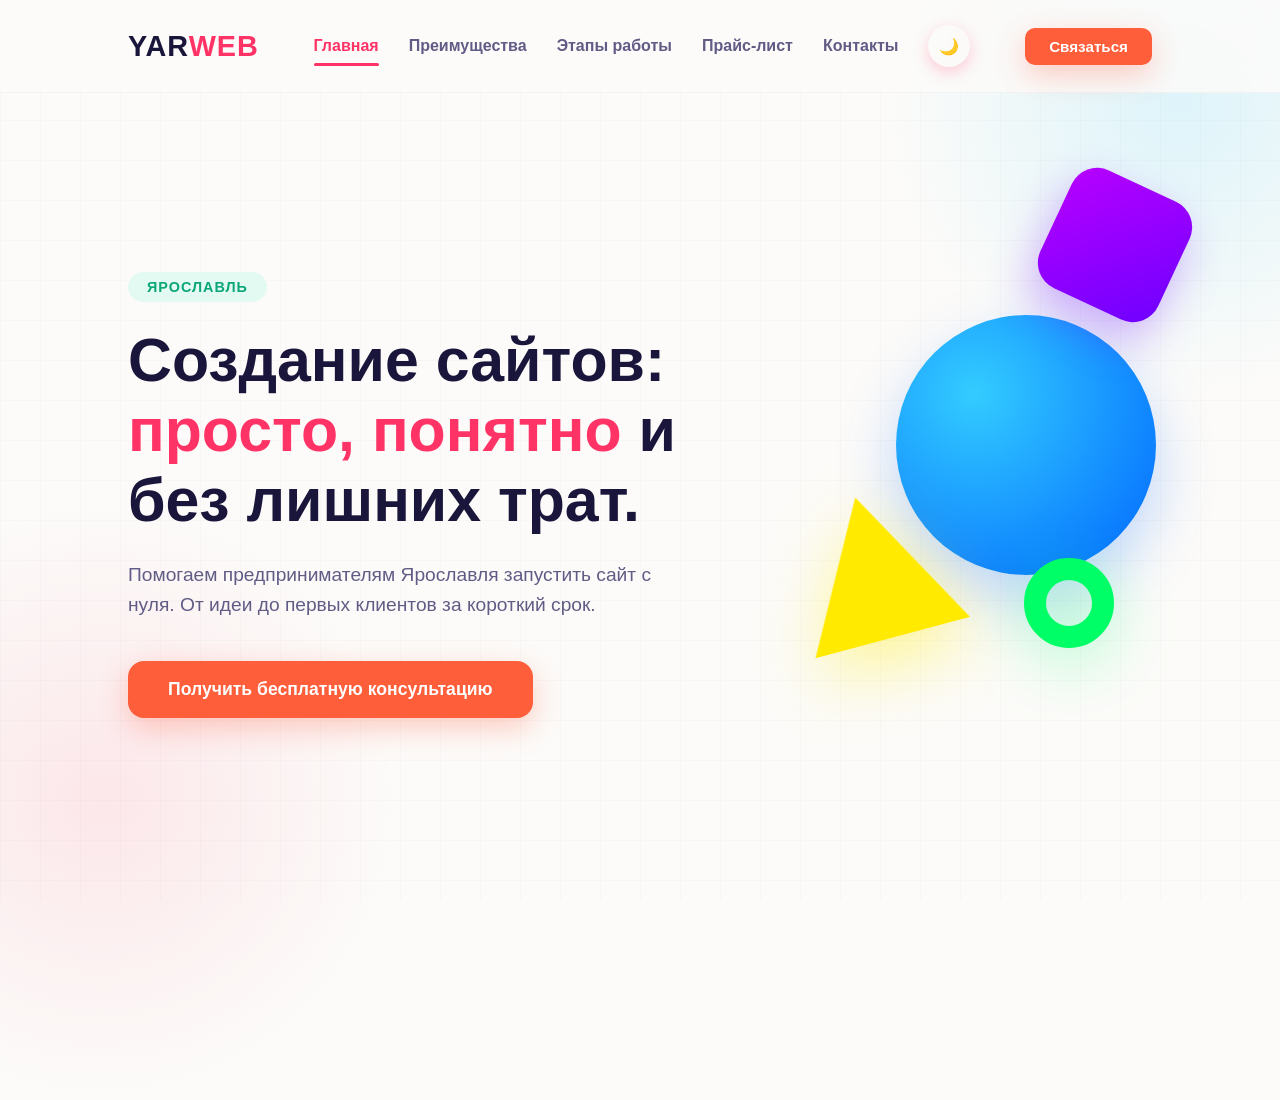
==== index.html @ 68ff603d "Add files via upload" ====
<!DOCTYPE html>
<html lang="ru">
<head>
    <meta charset="UTF-8">
    <meta name="viewport" content="width=device-width, initial-scale=1.0">
    <title>YARWEB — Создание сайтов в Ярославле</title>
    <style>
        /* ЦВЕТОВЫЕ ПЕРЕМЕННЫЕ ДЛЯ СВЕТЛОЙ ТЕМЫ (ПО УМОЛЧАНИЮ) */
        :root {
            --bg-color: #fcfbf9;
            --text-main: #1a153a;
            --text-muted: #615c85;
            --card-bg: #ffffff;
            --card-border: rgba(26, 21, 58, 0.03);
            --header-bg: rgba(252, 251, 249, 0.85);
            --grid-opacity: 0.02;
            --price-btn-bg: #f4f3f0;
        }

        /* ЦВЕТОВЫЕ ПЕРЕМЕННЫЕ ДЛЯ ТЕМНОЙ ТЕМЫ */
        body.dark-theme {
            --bg-color: #0b0819;
            --text-main: #fcfbf9; 
            --text-muted: #9fa8da; 
            --card-bg: #131026; 
            --card-border: rgba(255, 255, 255, 0.05);
            --header-bg: rgba(11, 8, 25, 0.85);
            --grid-opacity: 0.04;
            --price-btn-bg: #1c1836;
        }

        /* БАЗОВЫЕ НАСТРОЙКИ И ОБНУЛЕНИЕ */
        * {
            margin: 0;
            padding: 0;
            box-sizing: border-box;
            font-family: 'Segoe UI', Roboto, Helvetica, Arial, sans-serif;
            transition: background-color 0.3s ease, color 0.3s ease, border-color 0.3s ease, box-shadow 0.3s ease;
        }

        body {
            background-color: var(--bg-color);
            color: var(--text-main);
            height: 100vh;
            width: 100vw;
            overflow: hidden; 
            position: relative;
        }

        .global-shape {
            position: absolute;
            z-index: 1;
            pointer-events: none;
            transition: all 0.8s cubic-bezier(0.25, 1, 0.5, 1) !important;
        }

        /* ДИЗАЙНЕРСКАЯ СЕТКА И БЛИКИ НА ФОНЕ */
        .bg-grid {
            position: absolute;
            top: 0; left: 0; width: 100%; height: 100%;
            background-image: 
                linear-gradient(rgba(26, 21, 58, var(--grid-opacity)) 1px, transparent 1px),
                linear-gradient(90deg, rgba(26, 21, 58, var(--grid-opacity)) 1px, transparent 1px);
            background-size: 40px 40px;
            z-index: 0;
            pointer-events: none;
        }

        .bg-glow-1 {
            position: absolute;
            top: -200px; right: -200px; width: 600px; height: 600px;
            background: radial-gradient(circle, rgba(51, 204, 255, 0.15) 0%, transparent 70%);
            z-index: 0;
            pointer-events: none;
        }

        .bg-glow-2 {
            position: absolute;
            bottom: -200px; left: -200px; width: 600px; height: 600px;
            background: radial-gradient(circle, rgba(255, 51, 102, 0.1) 0%, transparent 70%);
            z-index: 0;
            pointer-events: none;
        }

        /* ГЕОМЕТРИЧЕСКИЕ ФИГУРЫ И ИХ АНИМАЦИЯ МЕЖДУ СТРАНИЦАМИ */
        .shape-sphere { background: radial-gradient(circle at 30% 30%, #33ccff, #0066ff); border-radius: 50%; box-shadow: 0 25px 60px rgba(0, 102, 255, 0.25); }
        .shape-cube { background: linear-gradient(135deg, #b800ff, #6e00ff); border-radius: 28px; box-shadow: 0 20px 45px rgba(110, 0, 255, 0.3); }
        .shape-cone { width: 0; height: 0; border-left: 80px solid transparent; border-right: 80px solid transparent; border-bottom: 145px solid #ffea00; filter: drop-shadow(0 20px 35px rgba(255, 234, 0, 0.45)); background: none !important; }
        .shape-torus { border: 22px solid #00ff66; border-radius: 50%; filter: drop-shadow(0 15px 30px rgba(0, 255, 102, 0.35)); }

        body[data-page="hero"] .shape-sphere { top: 35%; left: 70%; width: 260px; height: 260px; transform: rotate(0deg); }
        body[data-page="hero"] .shape-cube   { top: 20%; left: 82%; width: 130px; height: 130px; transform: rotate(25deg); }
        body[data-page="hero"] .shape-cone   { top: 55%; left: 62%; transform: rotate(-15deg); }
        body[data-page="hero"] .shape-torus  { top: 62%; left: 80%; width: 90px; height: 90px; transform: rotate(0deg); }

        body[data-page="features"] .shape-sphere { top: 75%; left: 5%; width: 140px; height: 140px; opacity: 0.6; }
        body[data-page="features"] .shape-cube   { top: 15%; left: 45%; width: 80px; height: 80px; transform: rotate(110deg); opacity: 0.4; }
        body[data-page="features"] .shape-cone   { top: 10%; left: 85%; transform: rotate(45deg); opacity: 0.5; }
        body[data-page="features"] .shape-torus  { top: 80%; left: 90%; width: 110px; height: 110px; opacity: 0.6; }

        body[data-page="steps"] .shape-sphere { top: 18%; left: 82%; width: 110px; height: 110px; }
        body[data-page="steps"] .shape-cube   { top: 40%; left: 84%; width: 90px; height: 90px; transform: rotate(-45deg); }
        body[data-page="steps"] .shape-cone   { top: 62%; left: 80%; transform: rotate(-90deg); }
        body[data-page="steps"] .shape-torus  { top: 80%; left: 83%; width: 75px; height: 75px; }

        body[data-page="price"] .shape-sphere { top: 78%; left: 85%; width: 130px; height: 130px; }
        body[data-page="price"] .shape-cube   { top: 12%; left: 6%; width: 100px; height: 100px; transform: rotate(55deg); }
        body[data-page="price"] .shape-cone   { top: 15%; left: 88%; transform: rotate(15deg); }
        body[data-page="price"] .shape-torus  { top: 75%; left: 8%; width: 90px; height: 90px; }

        body[data-page="contact"] .shape-sphere { top: 20%; left: 12%; width: 100px; height: 100px; }
        body[data-page="contact"] .shape-cube   { top: 70%; left: 15%; width: 110px; height: 110px; transform: rotate(15deg); }
        body[data-page="contact"] .shape-cone   { top: 18%; left: 78%; transform: rotate(20deg); }
        body[data-page="contact"] .shape-torus  { top: 68%; left: 76%; width: 95px; height: 95px; }

        /* ШАПКА И НАВИГАЦИЯ */
        header {
            position: absolute;
            top: 0; left: 0; width: 100%; padding: 25px 10%;
            display: flex; justify-content: space-between; align-items: center;
            z-index: 100; background: var(--header-bg);
            backdrop-filter: blur(12px);
            border-bottom: 1px solid var(--card-border);
        }

        .logo-wrapper { position: relative; display: inline-block; }
        .logo { font-size: 1.8rem; font-weight: 900; color: var(--text-main); text-transform: uppercase; letter-spacing: 1px; text-decoration: none; cursor: pointer; display: block; transition: transform 0.25s cubic-bezier(0.175, 0.885, 0.32, 1.275), color 0.25s ease; }
        .logo span { color: #ff3366; transition: color 0.25s ease; }
        .logo-wrapper:hover .logo { transform: translateY(-2px); color: #ff3366; }
        
        body:not(.dark-theme) .logo-wrapper:hover .logo span { color: #1a153a; }
        body.dark-theme .logo-wrapper:hover .logo span { color: #fcfbf9; }

        .logo-tooltip { position: absolute; top: calc(100% + 12px); left: 50%; transform: translateX(-50%) translateY(10px); background-color: #ff3366; color: #ffffff; font-size: 0.75rem; font-weight: 700; padding: 6px 14px; border-radius: 8px; white-space: nowrap; opacity: 0; visibility: hidden; pointer-events: none; box-shadow: 0 8px 20px rgba(255, 51, 102, 0.2); transition: all 0.25s cubic-bezier(0.175, 0.885, 0.32, 1.275); z-index: 110; }
        .logo-tooltip::before { content: ''; position: absolute; bottom: 100%; left: 50%; transform: translateX(-50%); border-width: 5px; border-style: solid; border-color: transparent transparent #ff3366 transparent; }
        .logo-wrapper:hover .logo-tooltip { opacity: 1; visibility: visible; transform: translateX(-50%) translateY(0); }

        .nav-menu { display: flex; list-style: none; gap: 30px; align-items: center; }
        .nav-item button { background: none; border: none; color: var(--text-muted); font-weight: 700; font-size: 1rem; cursor: pointer; transition: color 0.3s ease; position: relative; padding: 5px 0; }
        .nav-item button:hover, .nav-item.active button { color: #ff3366; }
        .nav-item button::after { content: ''; position: absolute; bottom: -6px; left: 0; width: 0; height: 3px; background-color: #ff3366; border-radius: 2px; transition: width 0.3s ease; }
        .nav-item:hover button::after, .nav-item.active button::after { width: 100%; }

        .theme-toggle-btn {
            background: linear-gradient(135deg, #ff3366, #ff5e3a);
            border: none;
            width: 42px; height: 42px; border-radius: 50%; font-size: 1.2rem; cursor: pointer;
            box-shadow: 0 5px 15px rgba(255, 51, 102, 0.25);
            display: flex; align-items: center; justify-content: center;
            transform-origin: center; transition: all 0.3s cubic-bezier(0.175, 0.885, 0.32, 1.275) !important; padding: 0;
        }
        .theme-toggle-btn:hover { transform: translateY(-2px) scale(1.08); box-shadow: 0 8px 22px rgba(255, 51, 102, 0.45); }

        /* СТРАНИЦЫ И КНОПКИ */
        .page-container { position: relative; width: 100%; height: 100vh; padding-top: 90px; z-index: 10; pointer-events: none; }
        .page { position: absolute; top: 90px; left: 0; width: 100%; height: calc(100vh - 90px); padding: 0 10%; display: flex; align-items: center; opacity: 0; visibility: hidden; transition: opacity 0.4s ease, visibility 0.4s ease; pointer-events: auto; }
        .page.active { opacity: 1; visibility: visible; }

        .cta-button {
            display: inline-block;
            padding: 18px 40px; background-color: #ff5e3a; color: #ffffff;
            font-size: 1.1rem; font-weight: 700; text-decoration: none; border: none; border-radius: 16px;
            box-shadow: 0 10px 30px rgba(255, 94, 58, 0.3); transition: all 0.3s ease; cursor: pointer;
        }
        .cta-button:hover { transform: translateY(-4px); box-shadow: 0 15px 35px rgba(255, 94, 58, 0.5); background-color: #ff451a; }

        /* ГЛАВНАЯ СТРАНИЦА */
        .hero-page { justify-content: flex-start; }
        .content-side { max-width: 55%; }
        .tag-city { display: inline-block; padding: 6px 18px; background-color: #e3faf2; color: #0ca678; font-weight: 800; border-radius: 50px; font-size: 0.9rem; text-transform: uppercase; letter-spacing: 1px; margin-bottom: 24px; cursor: pointer; transition: all 0.2s ease; border: 1px solid transparent; }
        body.dark-theme .tag-city { background-color: rgba(12, 166, 120, 0.15); }
        .tag-city:hover { background-color: #0ca678; color: white; transform: scale(1.05); box-shadow: 0 5px 15px rgba(12, 166, 120, 0.3); }
        h1 { font-size: 3.8rem; font-weight: 900; line-height: 1.15; color: var(--text-main); margin-bottom: 24px; }
        h1 span { color: #ff3366; }
        .hero-page p { font-size: 1.2rem; color: var(--text-muted); line-height: 1.6; margin-bottom: 40px; }

        /* МОДАЛЬНОЕ ОКНО КАРТЫ */
        .map-overlay { position: fixed; top: 0; left: 0; width: 100vw; height: 100vh; background: rgba(26, 21, 58, 0.4); backdrop-filter: blur(8px); z-index: 2000; display: flex; justify-content: center; align-items: center; opacity: 0; visibility: hidden; transition: all 0.4s ease; }
        .map-overlay.open { opacity: 1; visibility: visible; }
        .map-modal { background: var(--card-bg); padding: 15px; border-radius: 32px; box-shadow: 0 30px 70px rgba(26, 21, 58, 0.3); position: relative; width: 85%; max-width: 1000px; height: 75vh; transform: scale(0.9); transition: transform 0.4s cubic-bezier(0.175, 0.885, 0.32, 1.275); }
        .map-overlay.open .map-modal { transform: scale(1); }
        .map-modal iframe { width: 100%; height: 100%; border: none; border-radius: 20px; display: block; }
        
        .close-map-btn { 
            position: absolute; top: -15px; right: -15px; width: 40px; height: 40px; 
            background: #ff3366; color: white; border: none; border-radius: 50%; 
            font-size: 1.4rem; font-weight: bold; cursor: pointer;
            box-shadow: 0 5px 15px rgba(255, 51, 102, 0.4); 
            display: flex; justify-content: center; align-items: center; 
            z-index: 2200; transition: transform 0.2s; 
        }
        .close-map-btn:hover { transform: scale(1.1) rotate(90deg); }

        /* ПРЕИМУЩЕСТВА */
        .features-page { flex-direction: column; justify-content: flex-start; padding-top: 40px; }
        .section-title { text-align: center; font-size: 2.6rem; font-weight: 900; margin-bottom: 10px; color: var(--text-main); width: 100%; }
        .section-subtitle { text-align: center; font-size: 1.05rem; color: var(--text-muted); font-weight: 600; margin-bottom: 45px; width: 100%; }
        .features-split-container { display: flex; width: 100%; height: calc(100% - 140px); gap: 60px; align-items: center; }
        .features-list-side { width: 50%; display: flex; flex-direction: column; gap: 20px; }
        .feature-item-row { background: var(--card-bg); border: 2px solid var(--card-border); border-radius: 24px; padding: 25px 30px; cursor: pointer; transition: all 0.3s cubic-bezier(0.25, 1, 0.5, 1); }
        .feature-item-row h3 { font-size: 1.5rem; font-weight: 800; color: var(--text-main); display: flex; align-items: center; gap: 15px; }
        .feature-item-row h3::before { content: ''; width: 8px; height: 8px; border-radius: 50%; background-color: var(--text-muted); transition: all 0.3s; }
        .feature-item-details { max-height: 0; overflow: hidden; opacity: 0; transition: all 0.3s ease; color: var(--text-muted); line-height: 1.6; font-size: 1rem; }
        .feature-item-row:hover, .feature-item-row.active { border-color: var(--feature-color); transform: translateX(10px); box-shadow: 0 15px 35px rgba(26, 21, 58, 0.04); }
        .feature-item-row:hover h3, .feature-item-row.active h3 { color: var(--feature-color); }
        .feature-item-row:hover h3::before, .feature-item-row.active h3::before { background-color: var(--feature-color); transform: scale(1.5); }
        .feature-item-row:hover .feature-item-details, .feature-item-row.active .feature-item-details { max-height: 120px; opacity: 1; margin-top: 12px; }
        .features-image-side { width: 50%; height: 85%; display: flex; justify-content: center; align-items: center; position: relative; }
        .big-image-frame { width: 80%; height: 90%; border-radius: 40px; background: var(--card-bg); border: 3px solid var(--frame-color, #33ccff); padding: 40px; box-shadow: 0 30px 60px rgba(26, 21, 58, 0.05); display: flex; justify-content: center; align-items: center; transition: all 0.4s ease; filter: drop-shadow(0 10px 25px var(--frame-color, rgba(51, 204, 255, 0.3))); }
        .big-image-frame img { width: 100%; height: 100%; object-fit: contain; position: absolute; opacity: 0; transform: scale(0.9) rotate(-2deg); transition: all 0.4s cubic-bezier(0.175, 0.885, 0.32, 1.275); pointer-events: none; }
        .big-image-frame img.visible { opacity: 1; transform: scale(1) rotate(0deg); }

        /* ЭТАПЫ РАЗРАБОТКИ */
        .steps-page { flex-direction: column; justify-content: center; }
        .steps-container { display: flex; flex-direction: column; gap: 12px; width: 100%; max-width: 900px; margin: 0 auto; }
        .step-row { display: flex; align-items: center; background: var(--card-bg); border-radius: 20px; padding: 18px 35px; border: 2px solid var(--card-border); transition: all 0.4s cubic-bezier(0.25, 1, 0.5, 1); cursor: pointer; overflow: hidden; }
        .step-number { font-size: 2rem; font-weight: 900; color: rgba(141, 134, 185, 0.25); margin-right: 35px; min-width: 50px; transition: color 0.3s ease; }
        .step-text { display: flex; flex-direction: column; width: 100%; }
        .step-text h4 { font-size: 1.25rem; font-weight: 800; margin-bottom: 0px; color: var(--text-main); transition: color 0.3s ease, margin-bottom 0.3s ease; }
        .step-description { max-height: 0; opacity: 0; overflow: hidden; font-size: 0.95rem; line-height: 1.5; color: var(--text-muted); transition: max-height 0.4s cubic-bezier(0.25, 1, 0.5, 1), opacity 0.3s ease, margin-top 0.3s ease; }
        .step-row:hover { background-color: var(--step-bg); border-color: var(--step-bg); transform: scale(1.02); box-shadow: 0 15px 30px rgba(26, 21, 58, 0.05); }
        .step-row:hover .step-number { color: rgba(255, 255, 255, 0.4); }
        .step-row:hover .step-text h4 { color: var(--step-text-color); margin-bottom: 6px; }
        .step-row:hover .step-description { max-height: 100px; opacity: 1; color: var(--step-text-color); filter: brightness(0.95); margin-top: 4px; }

        /* ПРАЙС-ЛИСТ */
        .price-page { flex-direction: column; justify-content: center; }
        .price-grid { display: flex; width: 100%; max-width: 1100px; gap: 30px; margin-top: 10px; justify-content: center; }
        .price-card { background: var(--card-bg); border: 2px solid var(--card-border); border-radius: 32px; padding: 40px 35px; width: 32%; display: flex; flex-direction: column; position: relative; transition: all 0.4s cubic-bezier(0.175, 0.885, 0.32, 1.275); cursor: pointer; }
        .price-card::before { content: ''; position: absolute; top: 0; left: 0; width: 100%; height: 100%; border-radius: 30px; border: 3px solid var(--accent-color); opacity: 0; transition: opacity 0.3s ease; pointer-events: none; }
        .price-card-tag { align-self: flex-start; padding: 5px 14px; font-size: 0.8rem; font-weight: 800; color: white; background-color: var(--accent-color); border-radius: 50px; text-transform: uppercase; letter-spacing: 0.5px; margin-bottom: 20px; }
        .price-card h3 { font-size: 1.6rem; font-weight: 900; color: var(--text-main); margin-bottom: 10px; }
        .price-value { font-size: 2.2rem; font-weight: 900; color: var(--text-main); margin-bottom: 5px; }
        .price-value span { font-size: 1rem; color: var(--text-muted); font-weight: 600; }
        .price-hosting-info { font-size: 0.85rem; font-weight: 700; color: var(--accent-color); margin-bottom: 25px; text-transform: uppercase; letter-spacing: 0.5px; }
        .price-features-list { list-style: none; display: flex; flex-direction: column; gap: 12px; margin-bottom: 35px; }
        .price-features-list li { font-size: 0.95rem; color: var(--text-muted); font-weight: 600; display: flex; align-items: center; gap: 10px; }
        .price-features-list li::before { content: '✓'; color: var(--accent-color); font-weight: 900; font-size: 1.1rem; }
        .price-btn { margin-top: auto; width: 100%; padding: 15px; background-color: var(--price-btn-bg); color: var(--text-main); border: none; border-radius: 16px; font-size: 1rem; font-weight: 700; cursor: pointer; transition: all 0.3s ease; text-align: center; }
        .price-card:hover { transform: translateY(-12px); box-shadow: 0 25px 50px rgba(26, 21, 58, 0.06), 0 0 30px var(--shadow-color); }
        .price-card:hover::before { opacity: 1; }
        .price-card:hover .price-btn { background-color: var(--accent-color); color: white; box-shadow: 0 10px 25px var(--shadow-color); transform: scale(1.02); }

        /* КОНТАКТЫ */
        .contact-page { justify-content: center; align-items: center; }
        .contact-box { background: #1a153a; color: white; padding: 50px 60px; border-radius: 40px; width: 100%; max-width: 950px; display: flex; justify-content: space-between; align-items: center; gap: 40px; box-shadow: 0 30px 70px rgba(26, 21, 58, 0.25); position: relative; z-index: 20; border: 2px solid rgba(255, 255, 255, 0.05); }
        body.dark-theme .contact-box { background: #131026; }
        .contact-info { max-width: 50%; }
        .contact-info h2 { font-size: 2.3rem; font-weight: 900; margin-bottom: 15px; line-height: 1.2; color: #ffffff; }
        .contact-info p { color: #b1adce; font-size: 1rem; line-height: 1.5; margin-bottom: 25px; }
        .manager-card { background: rgba(255, 255, 255, 0.05); border-left: 4px solid #ff3366; padding: 12px 20px; border-radius: 0 16px 16px 0; margin-top: 15px; }
        .manager-title { font-size: 0.85rem; text-transform: uppercase; letter-spacing: 1px; color: #ff3366; font-weight: 700; margin-bottom: 4px; }
        .manager-name { font-size: 1.2rem; font-weight: 800; color: #ffffff; margin-bottom: 4px; }
        .manager-phone { font-size: 1.1rem; font-weight: 700; color: #33ccff; text-decoration: none; transition: color 0.2s; }
        .manager-phone:hover { color: #00ff66; }
        
        .contact-action-zone { width: 45%; display: flex; justify-content: center; position: relative; min-height: 180px; align-items: center; }
        .main-trigger-btn { background-color: #ff3366; box-shadow: 0 10px 30px rgba(255, 51, 102, 0.3); white-space: nowrap; transition: all 0.3s ease; }

        /* МОДАЛЬНОЕ ОКНО ЛИД-ФОРМЫ */
        #leadModalOverlay {
            position: fixed;
            top: 0; left: 0; width: 100%; height: 100%;
            background: rgba(11, 8, 25, 0.85);
            backdrop-filter: blur(8px);
            display: flex;
            justify-content: center;
            align-items: center;
            z-index: 9999;
            opacity: 0;
            visibility: hidden;
            transition: all 0.4s ease;
        }
        #leadModalOverlay.open { 
            opacity: 1; 
            visibility: visible; 
        }
        .lead-form-container { 
            width: 100%;
            max-width: 450px;
            background: #1a153a; 
            border: 2px solid rgba(255, 255, 255, 0.1); 
            padding: 35px; 
            border-radius: 32px; 
            display: flex; 
            flex-direction: column;
            gap: 20px; 
            position: relative;
            box-shadow: 0 30px 70px rgba(0, 0, 0, 0.5);
        }
        body.dark-theme .lead-form-container {
            background: #131026;
        }
        .lead-form-container h2 {
            color: #ffffff;
            font-size: 1.8rem;
            font-weight: 900;
        }
        .close-modal-btn {
            position: absolute;
            top: 20px;
            right: 20px;
            background: none;
            border: none;
            color: #b1adce;
            font-size: 2rem;
            line-height: 1;
            cursor: pointer;
            transition: color 0.2s;
        }
        .close-modal-btn:hover {
            color: #ff3366;
        }
        .form-group { display: flex; flex-direction: column; gap: 6px; }
        .form-group label { font-size: 0.85rem; color: #b1adce; font-weight: 600; }
        .form-input { width: 100%; background: rgba(26, 21, 58, 0.4); border: 2px solid rgba(255, 255, 255, 0.1); border-radius: 12px; padding: 12px 16px; color: white; font-size: 1rem; font-weight: 600; transition: all 0.3s; }
        .form-input:focus { outline: none; border-color: #ff3366; background: rgba(26, 21, 58, 0.6); box-shadow: 0 0 15px rgba(255, 51, 102, 0.2); }
        
        /* Стили для рамки ошибки */
        .form-input.invalid-field {
            border-color: #ff3366 !important;
            box-shadow: 0 0 15px rgba(255, 51, 102, 0.4) !important;
        }
        
        .submit-btn { background: linear-gradient(90deg, #ff3366, #ff5e3a); color: white; border: none; padding: 14px; border-radius: 12px; font-size: 1rem; font-weight: 700; cursor: pointer; transition: all 0.3s; margin-top: 5px; box-shadow: 0 8px 20px rgba(255, 51, 102, 0.2); }
        .submit-btn:hover { transform: translateY(-2px); box-shadow: 0 12px 25px rgba(255, 51, 102, 0.4); }
/* ========================================== */
        /* УЛЬТРА-АДАПТИВНАЯ ВЕРСТКА ДЛЯ МОБИЛЬНЫХ    */
        /* ========================================== */
        @media (max-width: 768px) {
            /* Блокируем любой горизонтальный скролл на корневом уровне */
            html, body {
                max-width: 100% !important;
                overflow-x: hidden !important;
                height: auto !important;
            }

            /* Переводим страницы в нормальный потоковый режим, убираем vh-завязки */
            .page-container {
                height: auto !important;
                overflow: visible !important;
            }

            .page {
                position: relative !important;
                top: 0 !important;
                height: auto !important;
                min-height: auto !important;
                width: 100% !important;
                max-width: 100% !important;
                padding: 120px 4% 40px 4% !important; /* Увеличили верхний отступ, чтобы шапка не перекрывала код */
                box-sizing: border-box !important;
                overflow: hidden !important;
            }

            /* Исправляем шапку: делаем её компактной, меню внутри неё можно листать вбок отдельно от сайта */
            header {
                padding: 10px 4% !important;
                width: 100% !important;
                box-sizing: border-box !important;
                background: rgba(20, 20, 20, 0.95) !important; /* Плотный фон, чтобы текст под ним не сливался */
            }

            .nav-menu {
                width: 100% !important;
                display: flex !important;
                overflow-x: auto !important; /* Меню скроллится пальцем влево-вправо */
                overflow-y: hidden !important;
                white-space: nowrap !important;
                gap: 15px !important;
                padding: 5px 0 !important;
                -webkit-overflow-scrolling: touch;
            }

            /* Убираем фиксированный размер заголовков, чтобы они не выталкивали экран вбок */
            h1, h2, .price-page h2 {
                font-size: 1.8rem !important;
                line-height: 1.2 !important;
                width: 100% !important;
                max-width: 100% !important;
                white-space: normal !important;
                overflow-wrap: break-word !important;
            }

            /* Ремонт карточек этапов работы (чтобы текст не резался внизу) */
            .step-row {
                height: auto !important; /* Разрешаем блоку растягиваться вниз под текст */
                min-height: min-content !important;
                padding: 20px !important;
            }

            .step-text, .step-text p {
                height: auto !important;
                max-height: none !important;
                overflow: visible !important; /* Текст больше не прячется */
            }

            /* Ремонт прайс-листа и карточек */
            .price-grid {
                display: flex !important;
                flex-direction: column !important;
                width: 100% !important;
                max-width: 100% !important;
                margin: 0 auto !important;
                padding: 0 !important;
                gap: 20px !important;
            }

            .price-card {
                width: 100% !important;
                max-width: 100% !important; /* Карточка занимает всю ширину экрана смартфона */
                box-sizing: border-box !important;
                height: auto !important;
            }

            /* Полностью убираем или уменьшаем мешающие фоновые фигуры */
            .global-shape {
                display: none !important; /* Самый надежный способ на мобилках, чтобы ничего не съезжало */
            }
        }    </style>
</head>
<body data-page="hero">

    <script>
        if (localStorage.getItem('theme') === 'dark') {
            document.body.classList.add('dark-theme');
        }
    </script>

    <div class="bg-grid"></div>
    <div class="bg-glow-1"></div>
    <div class="bg-glow-2"></div>

    <div class="global-shape shape-sphere"></div>
    <div class="global-shape shape-cube"></div>
    <div class="global-shape shape-cone"></div>
    <div class="global-shape shape-torus"></div>

    <header>
        <div class="logo-wrapper">
            <a href="#" onclick="location.reload(); return false;" class="logo">YAR<span>WEB</span></a>
            <div class="logo-tooltip">Перезагрузить сайт</div>
        </div>
        <ul class="nav-menu">
            <li class="nav-item active" id="btn-hero"><button onclick="showPage('hero')">Главная</button></li>
            <li class="nav-item" id="btn-features"><button onclick="showPage('features')">Преимущества</button></li>
            <li class="nav-item" id="btn-steps"><button onclick="showPage('steps')">Этапы работы</button></li>
            <li class="nav-item" id="btn-price"><button onclick="showPage('price')">Прайс-лист</button></li>
            <li class="nav-item" id="btn-contact"><button onclick="showPage('contact')">Контакты</button></li>
            <li class="nav-item">
                <button onclick="toggleTheme()" class="theme-toggle-btn" id="themeBtn" title="Сменить тему">🌙</button>
            </li>
        </ul>
        <button onclick="showPage('contact')" class="cta-button" style="padding: 10px 24px; font-size: 0.95rem; border-radius: 10px;">Связаться</button>
    </header>
    <div class="page-container">
        
        <section class="page hero-page active" id="page-hero">
            <div class="content-side">
                <div class="tag-city" onclick="openMap()">Ярославль</div>
                <h1>Создание сайтов:<br><span>просто, понятно</span> и без лишних трат.</h1>
                <p>Помогаем предпринимателям Ярославля запустить сайт с нуля. От идеи до первых клиентов за короткий срок.</p>
                <button onclick="showPage('contact')" class="cta-button">Получить бесплатную консультацию</button>
            </div>
        </section>
        <section class="page features-page" id="page-features">
            <h2 class="section-title">Почему с нами комфортно работать?</h2>
            <div class="section-subtitle">Делаем акцент на качестве, сервисе и результате</div>
            <div class="features-split-container">
                <div class="features-list-side">
                    <div class="feature-item-row active" style="--feature-color: #33ccff;" onmouseenter="switchFeature(1, '#33ccff')">
                        <h3>Разъясним на пальцах</h3>
                        <div class="feature-item-details">Не грузим сложными техническими терминами. Всё абсолютно прозрачно и понятно с первой встречи. У вас останется полное понимание процесса разработки.</div>
                    </div>
                    <div class="feature-item-row" style="--feature-color: #ff3366;" onmouseenter="switchFeature(2, '#ff3366')">
                        <h3>Всегда на связи</h3>
                        <div class="feature-item-details">Вы всегда в курсе текущего статуса вашего проекта. Оперативно отвечаем на любые вопросы в Telegram или WhatsApp, не пропадаем после оплаты.</div>
                    </div>
                    <div class="feature-item-row" style="--feature-color: #00ff66;" onmouseenter="switchFeature(3, '#00ff66')">
                        <h3>Мы свои</h3>
                        <div class="feature-item-details">Мы находимся в Ярославле, знаем местный рынок и всегда готовы встретиться лично, чтобы обсудить ваш проект за чашкой кофе.</div>
                    </div>
                </div>
                <div class="features-image-side">
                    <div class="big-image-frame" id="imageFrame" style="--frame-color: #33ccff;">
                        <img src="1.png" alt="Разъясним" id="feat-img-1" class="visible">
                        <img src="2.png" alt="На связи" id="feat-img-2">
                        <img src="3.png" alt="Мы свои" id="feat-img-3">
                    </div>
                </div>
            </div>
        </section>
        <section class="page steps-page" id="page-steps">
            <h2 class="section-title">От идеи до готового сайта — 5 шагов</h2>
            <div class="section-subtitle">Поэтапный процесс, контролируемый вами на каждой стадии</div>
            <div class="steps-container">
                <div class="step-row" style="--step-bg: #6e00ff; --step-text-color: #ffffff;">
                    <div class="step-number">01</div>
                    <div class="step-text">
                        <h4>Обсуждение и аудит проекта</h4>
                        <div class="step-description">Разбираем бизнес-задачи, изучаем конкурентов на рынке Ярославля и формируем первичное видение структуры.</div>
                    </div>
                </div>
                <div class="step-row" style="--step-bg: #ff3366; --step-text-color: #ffffff;">
                    <div class="step-number">02</div>
                    <div class="step-text">
                        <h4>Составление понятного ТЗ</h4>
                        <div class="step-description">Фиксируем все требования, этапы и итоговую стоимость. Никаких скрытых платежей в процессе.</div>
                    </div>
                </div>
                <div class="step-row" style="--step-bg: #ffea00; --step-text-color: #1a153a;">
                    <div class="step-number">03</div>
                    <div class="step-text">
                        <h4>Прототипирование и уникальный дизайн</h4>
                        <div class="step-description">Отрисовываем макет будущего сайта с учётом современных трендов и удобства для ваших пользователей.</div>
                    </div>
                </div>
                <div class="step-row" style="--step-bg: #00ff66; --step-text-color: #1a153a;">
                    <div class="step-number">04</div>
                    <div class="step-text">
                        <h4>Вёрстка и программирование</h4>
                        <div class="step-description">Превращаем дизайн в живой сайт, настраиваем формы обратной связи, адаптируем под мобилки и планшеты.</div>
                    </div>
                </div>
                <div class="step-row" style="--step-bg: #33ccff; --step-text-color: #ffffff;">
                    <div class="step-number">05</div>
                    <div class="step-text">
                        <h4>Тестирование и запуск</h4>
                        <div class="step-description">Проверяем работу на всех устройствах, подключаем домен, настраиваем аналитику и передаем вам все доступы.</div>
                    </div>
                </div>
            </div>
        </section>
        <section class="page price-page" id="page-price">
            <h2 class="section-title">Стоимость разработки</h2>
            <div class="section-subtitle">Честные цены без накруток под любые задачи бизнеса</div>
            <div class="price-grid">
                <div class="price-card" style="--accent-color: #33ccff; --shadow-color: rgba(51, 204, 255, 0.15);" onclick="showPage('contact')">
                    <div class="price-card-tag">Базовый</div>
                    <h3>Сайт-визитка</h3>
                    <div class="price-value">от 15 000 ₽</div>
                    <div class="price-hosting-info">+ Домен и хостинг на год</div>
                    <ul class="price-features-list">
                        <li>Срок разработки: 3–5 дней</li>
                        <li>Адаптивный дизайн</li>
                        <li>Настройка базовой SEO</li>
                    </ul>
                    <button class="price-btn">Выбрать тариф</button>
                </div>
                <div class="price-card" style="--accent-color: #ff3366; --shadow-color: rgba(255, 51, 102, 0.15);" onclick="showPage('contact')">
                    <div class="price-card-tag">Популярный</div>
                    <h3>Корпоративный сайт</h3>
                    <div class="price-value">от 35 000 ₽</div>
                    <div class="price-hosting-info">+ Техподдержка 1 месяц</div>
                    <ul class="price-features-list">
                        <li>Срок разработки: 10–14 дней</li>
                        <li>Многостраничная структура</li>
                        <li>Каталог товаров / услуг</li>
                    </ul>
                    <button class="price-btn">Выбрать тариф</button>
                </div>
                <div class="price-card" style="--accent-color: #b800ff; --shadow-color: rgba(184, 0, 255, 0.15);" onclick="showPage('contact')">
                    <div class="price-card-tag">Максимум</div>
                    <h3>Интернет-магазин</h3>
                    <div class="price-value">от 60 000 ₽</div>
                    <div class="price-hosting-info">+ Интеграция CRM систем</div>
                    <ul class="price-features-list">
                        <li>Срок разработки: от 20 дней</li>
                        <li>Корзина и онлайн-оплата</li>
                        <li>Фильтры и личный кабинет</li>
                    </ul>
                    <button class="price-btn">Выбрать тариф</button>
                </div>
            </div>
        </section>
        <section class="page contact-page" id="page-contact">
            <div class="contact-box">
                <div class="contact-info">
                    <h2>Нужен сочный сайт?</h2>
                    <p>Запишитесь на бесплатную консультацию. Обсудим ваш проект, наметим структуру и рассчитаем точную смету за 30 минут.</p>
                    <div class="manager-card">
                        <div class="manager-title">По всем вопросам</div>
                        <div class="manager-name" onclick="openMap()" style="cursor: pointer; text-decoration: underline;">Генеральный менеджер Х.Х.Х. (Ярославль)</div>
                        <a href="tel:+79991234567" class="manager-phone">+7 (999) 777-77-77</a>
                    </div>
                </div>
                
                <div class="contact-action-zone">
                    <button class="cta-button main-trigger-btn" id="triggerBtn" onclick="openLeadForm()">Оставить заявку</button>
                </div>
            </div>
        </section>
        </div>

    <div id="leadModalOverlay">
        <div class="lead-form-container">
            <button class="close-modal-btn" onclick="closeLeadModal()">×</button>
            <h2>Оставьте заявку</h2>
            <div class="form-group">
                <label>Ваше имя</label>
                <input type="text" id="clientName" class="form-input" placeholder="Иван" required>
            </div>
            <div class="form-group">
                <label>Телефон для связи</label>
                <input type="tel" id="clientPhone" class="form-input" placeholder="+7 (999) 000-00-00" required>
            </div>
            <button class="submit-btn" onclick="submitForm()">Отправить запрос</button>
        </div>
    </div>

    <div class="map-overlay" id="mapOverlay">
        <div class="map-modal">
            <button class="close-map-btn" onclick="closeMap()">×</button>
            <iframe src="https://yandex.ru/map-widget/v1/?um=constructor%3A7a13c32b535d4d3d7894a460b64d2d415b3c3ef22fa37ff4d4efda6cb9da0f2e&amp;source=constructor" width="100%" height="100%"></iframe>
        </div>
    </div>

<script>
    // ПЕРЕКЛЮЧЕНИЕ СТРАНИЦ
    function showPage(pageId) {
        document.body.setAttribute('data-page', pageId);
        
        document.querySelectorAll('.page').forEach(page => page.classList.remove('active'));
        const targetPage = document.getElementById('page-' + pageId);
        if (targetPage) {
            targetPage.classList.add('active');
        }

        document.querySelectorAll('.nav-item').forEach(item => item.classList.remove('active'));
        const activeNavItem = document.getElementById('btn-' + pageId);
        if (activeNavItem) {
            activeNavItem.classList.add('active');
        }
    }

    // УПРАВЛЕНИЕ ЛИД-ФОРМОЙ (С ПРОВЕРКОЙ НА ЗАПОЛНЕННОСТЬ)
    function openLeadForm() { 
        // Очищаем старые ошибки и поля при открытии формы
        const nameInput = document.getElementById('clientName');
        const phoneInput = document.getElementById('clientPhone');
        nameInput.value = '';
        phoneInput.value = '';
        nameInput.classList.remove('invalid-field');
        phoneInput.classList.remove('invalid-field');

        document.getElementById('leadModalOverlay').classList.add('open');
    }
    
    function closeLeadModal() { 
        document.getElementById('leadModalOverlay').classList.remove('open'); 
    }
    
    function submitForm() {
        const nameInput = document.getElementById('clientName');
        const phoneInput = document.getElementById('clientPhone');
        
        let hasError = false;

        // Проверяем поле "Имя" (убираем пробелы методом trim())
        if (nameInput.value.trim() === "") {
            nameInput.classList.add('invalid-field');
            hasError = true;
        } else {
            nameInput.classList.remove('invalid-field');
        }

        // Проверяем поле "Телефон"
        if (phoneInput.value.trim() === "") {
            phoneInput.classList.add('invalid-field');
            hasError = true;
        } else {
            phoneInput.classList.remove('invalid-field');
        }

        // Если есть хоть одна ошибка, останавливаем отправку
        if (hasError) {
            alert('Пожалуйста, заполните все обязательные поля!');
            return;
        }

        // Если всё заполнено правильно:
        alert('Заявка успешно отправлена!');
        closeLeadModal();
    }

    // УПРАВЛЕНИЕ КАРТОЙ
    function openMap() { 
        document.getElementById('mapOverlay').classList.add('open');
    }
    function closeMap() { 
        document.getElementById('mapOverlay').classList.remove('open'); 
    }

    // ИНТЕРАКТИВ С КАРТИНКАМИ (ПРЕИМУЩЕСТВА)
    function switchFeature(index, color) {
        document.querySelectorAll('.feature-item-row').forEach((row, idx) => {
            if (idx === (index - 1)) {
                row.classList.add('active');
            } else {
                row.classList.remove('active');
            }
        });
        
        const frame = document.getElementById('imageFrame');
        if (frame) {
            frame.style.setProperty('--frame-color', color);
        }
        
        document.querySelectorAll('.big-image-frame img').forEach(img => img.classList.remove('visible'));
        const activeImg = document.getElementById('feat-img-' + index);
        if (activeImg) {
            activeImg.classList.add('visible');
        }
    }

    // СМЕНА ТЕМЫ СТРАНИЦЫ
    function toggleTheme() {
        const body = document.body;
        const themeBtn = document.getElementById('themeBtn');
        body.classList.toggle('dark-theme');
        if (body.classList.contains('dark-theme')) {
            themeBtn.innerHTML = '☀️';
            themeBtn.style.background = 'linear-gradient(135deg, #ffea00, #ff5e3a)';
            localStorage.setItem('theme', 'dark');
        } else {
            themeBtn.innerHTML = '🌙';
            themeBtn.style.background = 'linear-gradient(135deg, #ff3366, #ff5e3a)';
            localStorage.setItem('theme', 'light');
        }
    }
</script>
</body>
</html>
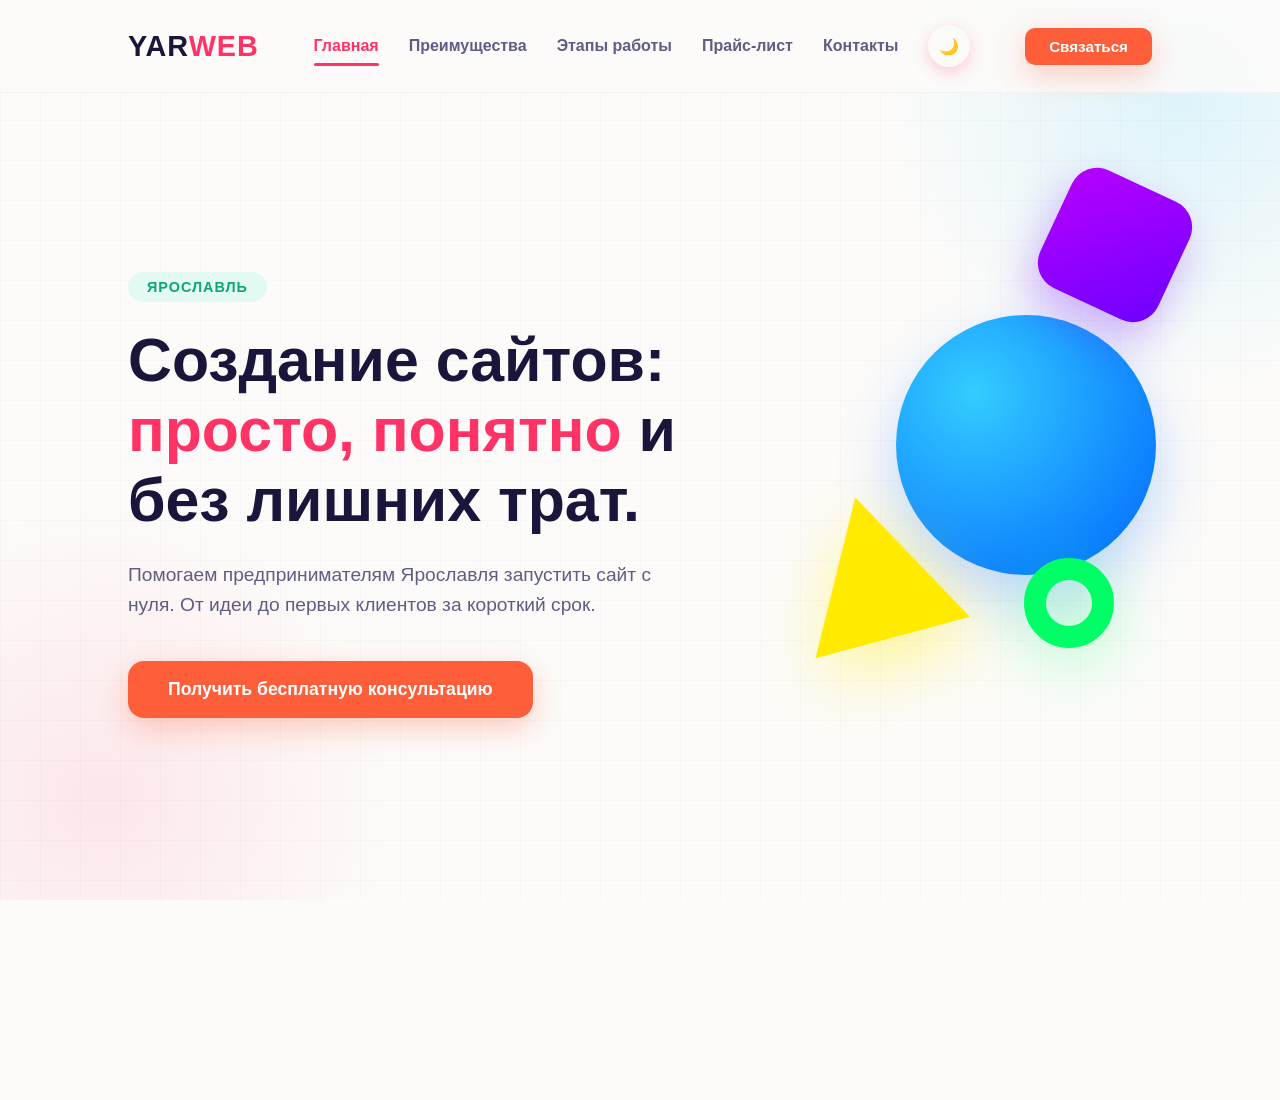
==== commit f5aa66e1: "Add files via upload" ====
--- a/index.html
+++ b/index.html
@@ -36,6 +36,11 @@
             box-sizing: border-box;
             font-family: 'Segoe UI', Roboto, Helvetica, Arial, sans-serif;
             transition: background-color 0.3s ease, color 0.3s ease, border-color 0.3s ease, box-shadow 0.3s ease;
+        }
+
+        html, body {
+            max-width: 100%;
+            overflow-x: hidden;
         }
 
         body {
@@ -316,7 +321,6 @@
         .form-input { width: 100%; background: rgba(26, 21, 58, 0.4); border: 2px solid rgba(255, 255, 255, 0.1); border-radius: 12px; padding: 12px 16px; color: white; font-size: 1rem; font-weight: 600; transition: all 0.3s; }
         .form-input:focus { outline: none; border-color: #ff3366; background: rgba(26, 21, 58, 0.6); box-shadow: 0 0 15px rgba(255, 51, 102, 0.2); }
         
-        /* Стили для рамки ошибки */
         .form-input.invalid-field {
             border-color: #ff3366 !important;
             box-shadow: 0 0 15px rgba(255, 51, 102, 0.4) !important;
@@ -324,100 +328,223 @@
         
         .submit-btn { background: linear-gradient(90deg, #ff3366, #ff5e3a); color: white; border: none; padding: 14px; border-radius: 12px; font-size: 1rem; font-weight: 700; cursor: pointer; transition: all 0.3s; margin-top: 5px; box-shadow: 0 8px 20px rgba(255, 51, 102, 0.2); }
         .submit-btn:hover { transform: translateY(-2px); box-shadow: 0 12px 25px rgba(255, 51, 102, 0.4); }
-/* ========================================== */
-        /* УЛЬТРА-АДАПТИВНАЯ ВЕРСТКА ДЛЯ МОБИЛЬНЫХ    */
-        /* ========================================== */
+
+        /* ======================================================= */
+        /* ЧИСТАЯ И НАДЕЖНАЯ АДАПТИВНОСТЬ ДЛЯ ТЕЛЕФОНОВ (БЕЗ ГЛЮКОВ) */
+        /* ======================================================= */
         @media (max-width: 768px) {
-            /* Блокируем любой горизонтальный скролл на корневом уровне */
             html, body {
                 max-width: 100% !important;
                 overflow-x: hidden !important;
                 height: auto !important;
             }
 
-            /* Переводим страницы в нормальный потоковый режим, убираем vh-завязки */
+            body {
+                overflow-y: auto !important;
+            }
+
+            /* Фигуры убираем совсем, чтобы не сдвигали контейнеры */
+            .global-shape {
+                display: none !important;
+            }
+
+            /* Исправляем шапку: кнопки выстраиваем в горизонтальную ленту со скроллом */
+            header {
+                position: fixed !important;
+                top: 0; left: 0; width: 100% !important;
+                padding: 12px 16px !important;
+                flex-direction: column !important;
+                gap: 12px !important;
+                height: auto !important;
+                box-sizing: border-box !important;
+            }
+
+            header .cta-button {
+                display: none !important; /* Убираем лишнюю кнопку из шапки */
+            }
+
+            .nav-menu {
+                width: 100% !important;
+                overflow-x: auto !important; /* Скролл меню влево-вправо */
+                overflow-y: hidden !important;
+                white-space: nowrap !important;
+                justify-content: flex-start !important;
+                gap: 20px !important;
+                padding: 6px 0 !important;
+                -webkit-overflow-scrolling: touch;
+            }
+
+            .nav-menu::-webkit-scrollbar {
+                display: none !important;
+            }
+
+            /* Снимаем абсолютное позиционирование со страниц, чтобы они вели себя предсказуемо */
             .page-container {
                 height: auto !important;
-                overflow: visible !important;
+                padding-top: 110px !important; /* Отступ под мобильную шапку */
+                pointer-events: auto !important;
             }
 
             .page {
-                position: relative !important;
-                top: 0 !important;
+                position: static !important; /* Никаких наложений слоев! */
+                width: 100% !important;
                 height: auto !important;
                 min-height: auto !important;
-                width: 100% !important;
+                padding: 20px 16px 50px 16px !important;
+                display: none !important; /* Скрыты по умолчанию */
+                opacity: 1 !important;
+                visibility: visible !important;
+                box-sizing: border-box !important;
+            }
+
+            .page.active {
+                display: flex !important; /* Показываем только активную */
+                flex-direction: column !important;
+                justify-content: flex-start !important;
+                align-items: center !important;
+            }
+
+            /* Заголовки */
+            .section-title, h1 {
+                font-size: 1.8rem !important;
+                text-align: center !important;
+                line-height: 1.2 !important;
+                width: 100% !important;
+                white-space: normal !important;
+            }
+
+            .section-subtitle {
+                margin-bottom: 25px !important;
+                text-align: center !important;
+            }
+
+            /* Стр 1: Главная */
+            .content-side {
                 max-width: 100% !important;
-                padding: 120px 4% 40px 4% !important; /* Увеличили верхний отступ, чтобы шапка не перекрывала код */
-                box-sizing: border-box !important;
-                overflow: hidden !important;
-            }
-
-            /* Исправляем шапку: делаем её компактной, меню внутри неё можно листать вбок отдельно от сайта */
-            header {
-                padding: 10px 4% !important;
-                width: 100% !important;
-                box-sizing: border-box !important;
-                background: rgba(20, 20, 20, 0.95) !important; /* Плотный фон, чтобы текст под ним не сливался */
-            }
-
-            .nav-menu {
-                width: 100% !important;
-                display: flex !important;
-                overflow-x: auto !important; /* Меню скроллится пальцем влево-вправо */
-                overflow-y: hidden !important;
-                white-space: nowrap !important;
-                gap: 15px !important;
-                padding: 5px 0 !important;
-                -webkit-overflow-scrolling: touch;
-            }
-
-            /* Убираем фиксированный размер заголовков, чтобы они не выталкивали экран вбок */
-            h1, h2, .price-page h2 {
-                font-size: 1.8rem !important;
-                line-height: 1.2 !important;
+                text-align: center !important;
+                display: flex;
+                flex-direction: column;
+                align-items: center;
+            }
+
+            .hero-page p {
+                font-size: 1rem !important;
+                margin-bottom: 25px !important;
+            }
+
+            /* Стр 2: Преимущества */
+            .features-split-container {
+                flex-direction: column !important;
+                gap: 20px !important;
+                height: auto !important;
+            }
+
+            .features-list-side, .features-image-side {
+                width: 100% !important;
+            }
+
+            .features-image-side {
+                height: 220px !important;
+                margin-top: 10px;
+            }
+
+            .big-image-frame {
+                width: 100% !important;
+                height: 100% !important;
+                padding: 15px !important;
+            }
+
+            .feature-item-row {
+                padding: 15px 20px !important;
+            }
+
+            .feature-item-row:hover, .feature-item-row.active {
+                transform: translateY(-2px) !important;
+            }
+
+            .feature-item-row.active .feature-item-details {
+                max-height: 200px !important; /* Даем тексту открыться полностью */
+            }
+
+            /* Стр 3: Этапы */
+            .steps-container {
+                width: 100% !important;
+                gap: 12px !important;
+            }
+
+            .step-row {
+                padding: 15px !important;
+                align-items: flex-start !important;
+            }
+
+            .step-number {
+                font-size: 1.4rem !important;
+                margin-right: 15px !important;
+                min-width: 30px !important;
+            }
+
+            .step-text h4 {
+                font-size: 1.05rem !important;
+            }
+
+            .step-row:hover .step-description {
+                max-height: 250px !important; /* Защита от обрезания описания шагов */
+            }
+
+            /* Стр 4: Прайс-лист */
+            .price-grid {
+                flex-direction: column !important;
+                align-items: center !important;
+                gap: 20px !important;
+                width: 100% !important;
+            }
+
+            .price-card {
                 width: 100% !important;
                 max-width: 100% !important;
-                white-space: normal !important;
-                overflow-wrap: break-word !important;
-            }
-
-            /* Ремонт карточек этапов работы (чтобы текст не резался внизу) */
-            .step-row {
-                height: auto !important; /* Разрешаем блоку растягиваться вниз под текст */
-                min-height: min-content !important;
-                padding: 20px !important;
-            }
-
-            .step-text, .step-text p {
+                padding: 25px 20px !important;
                 height: auto !important;
-                max-height: none !important;
-                overflow: visible !important; /* Текст больше не прячется */
-            }
-
-            /* Ремонт прайс-листа и карточек */
-            .price-grid {
-                display: flex !important;
+            }
+
+            /* Стр 5: Контакты */
+            .contact-box {
                 flex-direction: column !important;
-                width: 100% !important;
+                padding: 30px 20px !important;
+                gap: 25px !important;
+                text-align: center !important;
+            }
+
+            .contact-info {
                 max-width: 100% !important;
-                margin: 0 auto !important;
-                padding: 0 !important;
-                gap: 20px !important;
-            }
-
-            .price-card {
-                width: 100% !important;
-                max-width: 100% !important; /* Карточка занимает всю ширину экрана смартфона */
-                box-sizing: border-box !important;
-                height: auto !important;
-            }
-
-            /* Полностью убираем или уменьшаем мешающие фоновые фигуры */
-            .global-shape {
-                display: none !important; /* Самый надежный способ на мобилках, чтобы ничего не съезжало */
-            }
-        }    </style>
+            }
+
+            .contact-info h2 {
+                font-size: 1.6rem !important;
+            }
+
+            .manager-card {
+                border-left: none !important;
+                border-top: 4px solid #ff3366 !important;
+                border-radius: 0 0 16px 16px !important;
+                text-align: center !important;
+            }
+
+            .contact-action-zone {
+                width: 100% !important;
+                min-height: auto !important;
+            }
+
+            .main-trigger-btn {
+                width: 100% !important;
+            }
+
+            /* Модалки */
+            .lead-form-container, .map-modal {
+                width: 94% !important;
+                padding: 25px 16px !important;
+            }
+        }
+    </style>
 </head>
 <body data-page="hero">
 
@@ -580,8 +707,8 @@
                     <p>Запишитесь на бесплатную консультацию. Обсудим ваш проект, наметим структуру и рассчитаем точную смету за 30 минут.</p>
                     <div class="manager-card">
                         <div class="manager-title">По всем вопросам</div>
-                        <div class="manager-name" onclick="openMap()" style="cursor: pointer; text-decoration: underline;">Генеральный менеджер Х.Х.Х. (Ярославль)</div>
-                        <a href="tel:+79991234567" class="manager-phone">+7 (999) 777-77-77</a>
+                        <div class="manager-name" onclick="openMap()" style="cursor: pointer; text-decoration: underline;">Генеральный менеджер С.Г.Х. (Ярославль)</div>
+                        <a href="tel:+79991234567" class="manager-phone">+7 (999) 123-45-67</a>
                     </div>
                 </div>
                 
@@ -633,16 +760,14 @@
         }
     }
 
-    // УПРАВЛЕНИЕ ЛИД-ФОРМОЙ (С ПРОВЕРКОЙ НА ЗАПОЛНЕННОСТЬ)
+    // УПРАВЛЕНИЕ ЛИД-ФОРМОЙ
     function openLeadForm() { 
-        // Очищаем старые ошибки и поля при открытии формы
         const nameInput = document.getElementById('clientName');
         const phoneInput = document.getElementById('clientPhone');
         nameInput.value = '';
         phoneInput.value = '';
         nameInput.classList.remove('invalid-field');
         phoneInput.classList.remove('invalid-field');
-
         document.getElementById('leadModalOverlay').classList.add('open');
     }
     
@@ -653,10 +778,8 @@
     function submitForm() {
         const nameInput = document.getElementById('clientName');
         const phoneInput = document.getElementById('clientPhone');
-        
         let hasError = false;
 
-        // Проверяем поле "Имя" (убираем пробелы методом trim())
         if (nameInput.value.trim() === "") {
             nameInput.classList.add('invalid-field');
             hasError = true;
@@ -664,7 +787,6 @@
             nameInput.classList.remove('invalid-field');
         }
 
-        // Проверяем поле "Телефон"
         if (phoneInput.value.trim() === "") {
             phoneInput.classList.add('invalid-field');
             hasError = true;
@@ -672,45 +794,29 @@
             phoneInput.classList.remove('invalid-field');
         }
 
-        // Если есть хоть одна ошибка, останавливаем отправку
         if (hasError) {
             alert('Пожалуйста, заполните все обязательные поля!');
             return;
         }
 
-        // Если всё заполнено правильно:
         alert('Заявка успешно отправлена!');
         closeLeadModal();
     }
 
     // УПРАВЛЕНИЕ КАРТОЙ
-    function openMap() { 
-        document.getElementById('mapOverlay').classList.add('open');
-    }
-    function closeMap() { 
-        document.getElementById('mapOverlay').classList.remove('open'); 
-    }
+    function openMap() { document.getElementById('mapOverlay').classList.add('open'); }
+    function closeMap() { document.getElementById('mapOverlay').classList.remove('open'); }
 
     // ИНТЕРАКТИВ С КАРТИНКАМИ (ПРЕИМУЩЕСТВА)
     function switchFeature(index, color) {
         document.querySelectorAll('.feature-item-row').forEach((row, idx) => {
-            if (idx === (index - 1)) {
-                row.classList.add('active');
-            } else {
-                row.classList.remove('active');
-            }
+            if (idx === (index - 1)) { row.classList.add('active'); } else { row.classList.remove('active'); }
         });
-        
         const frame = document.getElementById('imageFrame');
-        if (frame) {
-            frame.style.setProperty('--frame-color', color);
-        }
-        
+        if (frame) { frame.style.setProperty('--frame-color', color); }
         document.querySelectorAll('.big-image-frame img').forEach(img => img.classList.remove('visible'));
         const activeImg = document.getElementById('feat-img-' + index);
-        if (activeImg) {
-            activeImg.classList.add('visible');
-        }
+        if (activeImg) { activeImg.classList.add('visible'); }
     }
 
     // СМЕНА ТЕМЫ СТРАНИЦЫ
